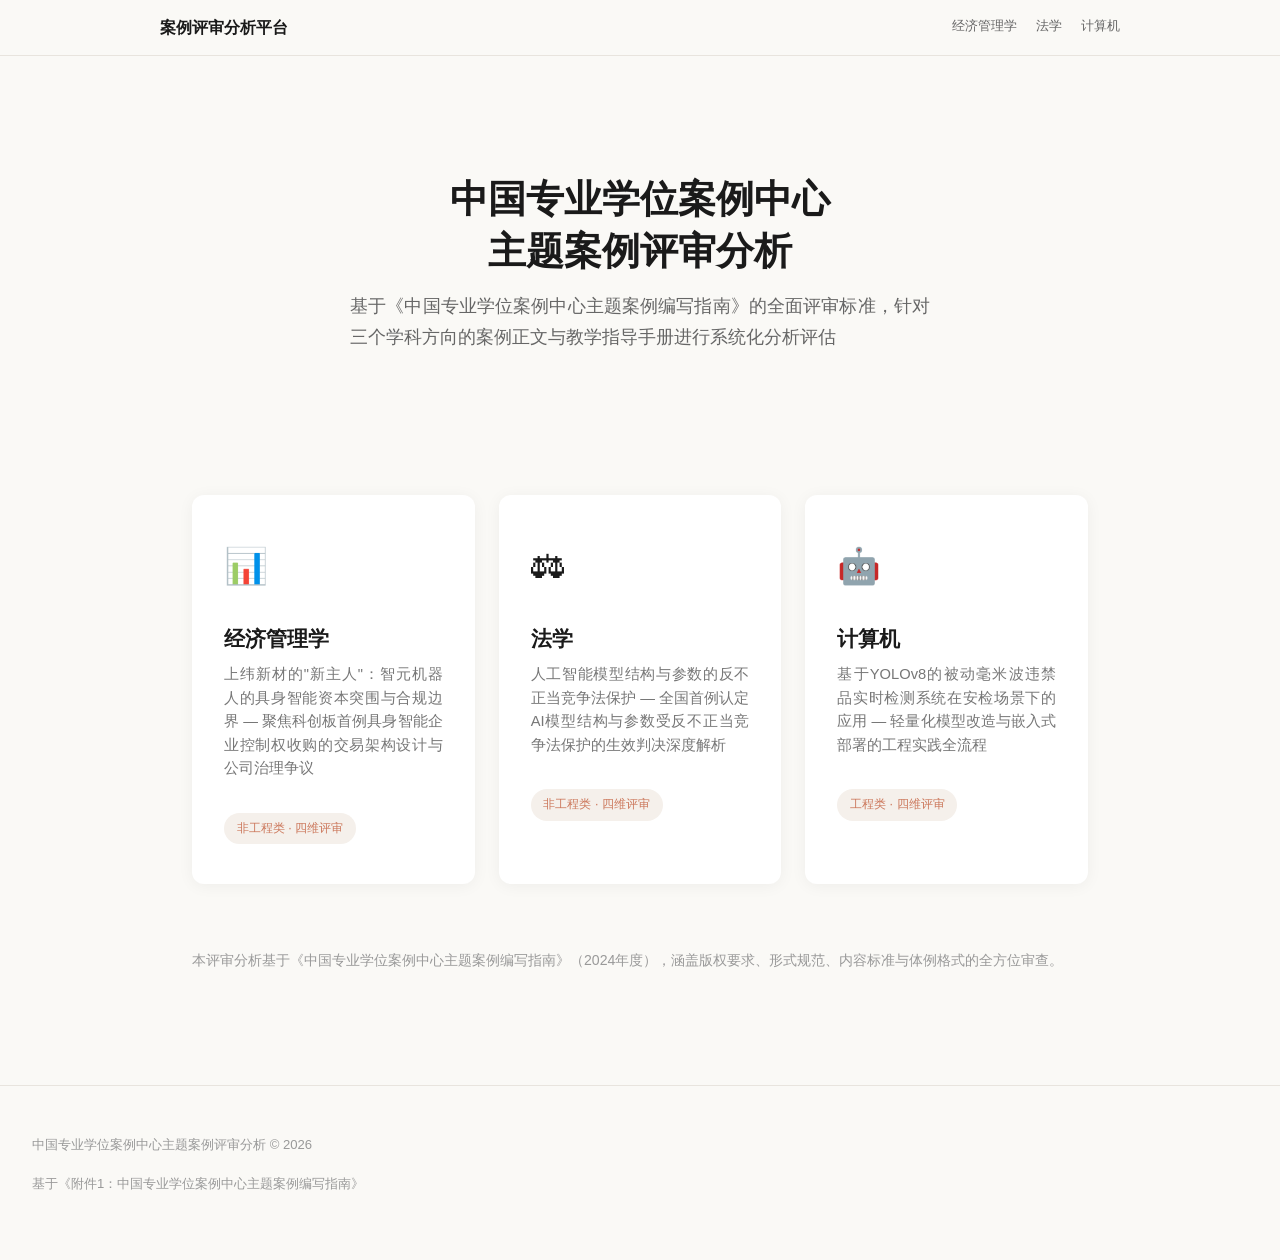
==== index.html @ 0f51e449 "feat: case review analysis website with PDF downloads" ====
<!DOCTYPE html>
<html lang="zh-CN">
<head>
  <meta charset="UTF-8">
  <meta name="viewport" content="width=device-width, initial-scale=1.0">
  <title>中国专业学位案例中心 - 主题案例评审分析</title>
  <link rel="stylesheet" href="assets/style.css">
</head>
<body>
  <nav class="navbar">
    <div class="nav-inner">
      <span class="brand">案例评审分析平台</span>
      <div class="nav-links">
        <a href="economics.html">经济管理学</a>
        <a href="law.html">法学</a>
        <a href="computer.html">计算机</a>
      </div>
    </div>
  </nav>

  <section class="hero">
    <h1>中国专业学位案例中心<br>主题案例评审分析</h1>
    <p>基于《中国专业学位案例中心主题案例编写指南》的全面评审标准，针对三个学科方向的案例正文与教学指导手册进行系统化分析评估</p>
  </section>

  <div class="discipline-grid">
    <a href="economics.html" class="discipline-card">
      <div class="icon">&#x1F4CA;</div>
      <h3>经济管理学</h3>
      <p>上纬新材的"新主人"：智元机器人的具身智能资本突围与合规边界 — 聚焦科创板首例具身智能企业控制权收购的交易架构设计与公司治理争议</p>
      <span class="tag">非工程类 · 四维评审</span>
    </a>
    <a href="law.html" class="discipline-card">
      <div class="icon">&#x2696;</div>
      <h3>法学</h3>
      <p>人工智能模型结构与参数的反不正当竞争法保护 — 全国首例认定AI模型结构与参数受反不正当竞争法保护的生效判决深度解析</p>
      <span class="tag">非工程类 · 四维评审</span>
    </a>
    <a href="computer.html" class="discipline-card">
      <div class="icon">&#x1F916;</div>
      <h3>计算机</h3>
      <p>基于YOLOv8的被动毫米波违禁品实时检测系统在安检场景下的应用 — 轻量化模型改造与嵌入式部署的工程实践全流程</p>
      <span class="tag">工程类 · 四维评审</span>
    </a>
  </div>

  <div class="container" style="text-align:center; padding-bottom: 3rem;">
    <p style="color:#999; font-size:0.88rem;">本评审分析基于《中国专业学位案例中心主题案例编写指南》（2024年度），涵盖版权要求、形式规范、内容标准与体例格式的全方位审查。</p>
  </div>

  <footer class="footer">
    <p>中国专业学位案例中心主题案例评审分析 &copy; 2026</p>
    <p style="margin-top:0.5rem;">基于《附件1：中国专业学位案例中心主题案例编写指南》</p>
  </footer>
</body>
</html>
---- assets/style.css ----
/* ===== Reset & Base ===== */
*, *::before, *::after { box-sizing: border-box; margin: 0; padding: 0; }
html { scroll-behavior: smooth; font-size: 16px; }
body {
  font-family: 'Inter', -apple-system, 'Segoe UI', 'PingFang SC', 'Microsoft YaHei', 'Noto Sans SC', sans-serif;
  background: #FAF9F6; color: #1A1A1A; line-height: 1.75;
  -webkit-font-smoothing: antialiased;
}
h1, h2, h3, h4, h5 {
  font-family: 'Georgia', 'Noto Serif SC', 'Source Han Serif SC', 'SimSun', serif;
  font-weight: 600; line-height: 1.35; color: #1A1A1A;
}
h1 { font-size: 2rem; margin-bottom: 1rem; }
h2 { font-size: 1.6rem; margin: 2.5rem 0 1rem; padding-bottom: 0.5rem; border-bottom: 2px solid #E8E4DE; }
h3 { font-size: 1.25rem; margin: 1.8rem 0 0.8rem; color: #333; }
h4 { font-size: 1.1rem; margin: 1.2rem 0 0.6rem; color: #444; }
p { margin-bottom: 1rem; text-align: justify; }
a { color: #CC785C; text-decoration: none; transition: color 0.2s; }
a:hover { color: #B5654A; }

/* ===== Layout ===== */
.container { max-width: 960px; margin: 0 auto; padding: 0 2rem; }
.section { padding: 3rem 0; }
.section:first-of-type { padding-top: 5rem; }

/* ===== Navbar ===== */
.navbar {
  position: fixed; top: 0; left: 0; right: 0; z-index: 100;
  background: rgba(250,249,246,0.92); backdrop-filter: blur(12px);
  border-bottom: 1px solid #E8E4DE;
  padding: 0 2rem; height: 56px; display: flex; align-items: center;
}
.navbar .nav-inner {
  max-width: 960px; margin: 0 auto; width: 100%;
  display: flex; align-items: center; justify-content: space-between;
}
.navbar .brand { font-family: 'Georgia', serif; font-size: 1rem; font-weight: 600; color: #1A1A1A; white-space: nowrap; }
.navbar .nav-links { display: flex; gap: 1.2rem; flex-wrap: wrap; justify-content: flex-end; }
.navbar .nav-links a {
  font-size: 0.82rem; color: #666; padding: 4px 0;
  border-bottom: 2px solid transparent; transition: all 0.2s;
}
.navbar .nav-links a:hover, .navbar .nav-links a.active {
  color: #CC785C; border-bottom-color: #CC785C;
}

/* ===== Cards ===== */
.card {
  background: #fff; border-radius: 10px; padding: 2rem;
  box-shadow: 0 2px 12px rgba(0,0,0,0.05);
  margin-bottom: 1.5rem; transition: box-shadow 0.25s;
}
.card:hover { box-shadow: 0 4px 20px rgba(0,0,0,0.08); }

/* ===== Index Page ===== */
.hero {
  min-height: 55vh; display: flex; flex-direction: column;
  justify-content: center; align-items: center; text-align: center;
  padding: 8rem 2rem 4rem;
}
.hero h1 { font-size: 2.4rem; margin-bottom: 0.8rem; max-width: 700px; }
.hero p { font-size: 1.1rem; color: #666; max-width: 580px; margin-bottom: 2rem; }
.discipline-grid {
  display: grid; grid-template-columns: repeat(auto-fit, minmax(280px, 1fr));
  gap: 1.5rem; max-width: 960px; margin: 0 auto; padding: 0 2rem 4rem;
}
.discipline-card {
  background: #fff; border-radius: 12px; padding: 2.5rem 2rem;
  box-shadow: 0 2px 16px rgba(0,0,0,0.05);
  transition: transform 0.25s, box-shadow 0.25s; cursor: pointer;
  text-decoration: none; color: inherit; display: block;
}
.discipline-card:hover { transform: translateY(-4px); box-shadow: 0 8px 30px rgba(0,0,0,0.08); }
.discipline-card .icon { font-size: 2.2rem; margin-bottom: 1rem; }
.discipline-card h3 { font-size: 1.3rem; margin-bottom: 0.6rem; color: #1A1A1A; }
.discipline-card p { font-size: 0.92rem; color: #777; line-height: 1.6; }
.discipline-card .tag {
  display: inline-block; margin-top: 1rem; padding: 0.3rem 0.8rem;
  background: #F5F0EB; border-radius: 20px; font-size: 0.78rem; color: #CC785C;
}

/* ===== Buttons ===== */
.btn {
  display: inline-flex; align-items: center; gap: 0.4rem;
  padding: 0.6rem 1.4rem; border-radius: 8px; font-size: 0.9rem;
  font-weight: 500; cursor: pointer; border: none; transition: all 0.2s;
}
.btn-primary { background: #CC785C; color: #fff; }
.btn-primary:hover { background: #B5654A; }
.btn-outline {
  background: transparent; color: #CC785C;
  border: 1.5px solid #CC785C;
}
.btn-outline:hover { background: #CC785C; color: #fff; }
.download-btns {
  position: fixed; bottom: 2rem; right: 2rem; z-index: 99;
  display: flex; flex-direction: column; gap: 0.5rem;
}
.download-btns .btn {
  box-shadow: 0 4px 16px rgba(204,120,92,0.25);
  text-decoration: none; justify-content: center; font-size: 0.82rem;
}
.download-btns .btn-primary { background: #CC785C; color: #fff; }
.download-btns .btn-outline {
  background: rgba(250,249,246,0.95); color: #CC785C;
  border: 1.5px solid #CC785C; backdrop-filter: blur(8px);
}
.download-btns .btn-outline:hover { background: #CC785C; color: #fff; }

/* ===== Checklist ===== */
.checklist { list-style: none; padding: 0; }
.checklist li {
  padding: 0.7rem 1rem; border-radius: 8px; margin-bottom: 0.5rem;
  display: flex; align-items: flex-start; gap: 0.6rem; font-size: 0.92rem;
}
.checklist li.required { background: #FFF8F5; }
.checklist li.optional { background: #F5F8F5; }
.checklist .badge {
  display: inline-block; padding: 0.15rem 0.5rem; border-radius: 4px;
  font-size: 0.72rem; font-weight: 600; white-space: nowrap;
}
.badge-must { background: #CC785C; color: #fff; }
.badge-rec { background: #7BA68C; color: #fff; }
.badge-pass { background: #E8F5E9; color: #2E7D32; }
.badge-fail { background: #FFEBEE; color: #C62828; }

/* ===== Error Cards ===== */
.error-grid { display: grid; grid-template-columns: 1fr 1fr; gap: 1rem; margin: 1rem 0; }
.error-card {
  padding: 1.2rem; border-radius: 10px; font-size: 0.88rem; line-height: 1.6;
}
.error-card.bad { background: #FFF0EE; border-left: 4px solid #E57373; }
.error-card.good { background: #F0F7F0; border-left: 4px solid #81C784; }
.error-card .label { font-weight: 600; margin-bottom: 0.4rem; font-size: 0.82rem; }

/* ===== Tables ===== */
table {
  width: 100%; border-collapse: collapse; margin: 1rem 0;
  font-size: 0.88rem; background: #fff; border-radius: 8px; overflow: hidden;
  box-shadow: 0 1px 6px rgba(0,0,0,0.04);
}
th, td { padding: 0.7rem 1rem; text-align: left; border-bottom: 1px solid #EEE; }
th { background: #F9F6F1; font-weight: 600; color: #555; font-size: 0.82rem; }
tr:last-child td { border-bottom: none; }

/* ===== Radar / Chart Container ===== */
.chart-container { max-width: 600px; margin: 2rem auto; }
canvas { max-width: 100%; }

/* ===== Code Block ===== */
.code-block {
  background: #2D2D2D; color: #F8F8F2; padding: 1.5rem; border-radius: 10px;
  font-family: 'Fira Code', 'Consolas', monospace; font-size: 0.82rem;
  line-height: 1.6; overflow-x: auto; white-space: pre-wrap; word-break: break-all;
}

/* ===== Case Text ===== */
.case-text {
  background: #fff; padding: 2.5rem; border-radius: 12px;
  box-shadow: 0 2px 12px rgba(0,0,0,0.04); line-height: 1.85;
}
.case-text h3 { margin-top: 2rem; }
.case-text .footnote {
  font-size: 0.82rem; color: #888; border-top: 1px solid #E8E4DE;
  margin-top: 2rem; padding-top: 1rem;
}
.case-text sup { color: #CC785C; cursor: help; }

/* ===== Score Table ===== */
.score-row { display: flex; align-items: center; gap: 1rem; padding: 0.6rem 0; border-bottom: 1px solid #F0ECE6; }
.score-row:last-child { border-bottom: none; }
.score-dim { flex: 0 0 160px; font-weight: 600; font-size: 0.9rem; }
.score-bar-bg { flex: 1; height: 10px; background: #EEE; border-radius: 5px; overflow: hidden; }
.score-bar { height: 100%; border-radius: 5px; transition: width 0.6s ease; }
.score-val { flex: 0 0 60px; text-align: right; font-size: 0.88rem; font-weight: 600; }
.score-weight { flex: 0 0 60px; text-align: right; font-size: 0.82rem; color: #999; }

/* ===== Footer ===== */
.footer {
  text-align: center; padding: 3rem 2rem; color: #999; font-size: 0.82rem;
  border-top: 1px solid #E8E4DE; margin-top: 3rem;
}

/* ===== Print Styles ===== */
@media print {
  .navbar, .download-btns, .footer { display: none !important; }
  body { background: #fff; font-size: 11pt; }
  .section { padding: 1rem 0; page-break-inside: avoid; }
  .card, .case-text { box-shadow: none; border: 1px solid #ddd; }
  .chart-container { page-break-inside: avoid; }
  h2 { page-break-after: avoid; }
  .container { max-width: 100%; padding: 0 1cm; }
}

/* ===== Responsive ===== */
@media (max-width: 768px) {
  .hero h1 { font-size: 1.8rem; }
  .error-grid { grid-template-columns: 1fr; }
  .navbar .nav-links { gap: 0.6rem; }
  .navbar .nav-links a { font-size: 0.75rem; }
  .score-row { flex-wrap: wrap; }
  .score-dim { flex: 0 0 100%; }
}
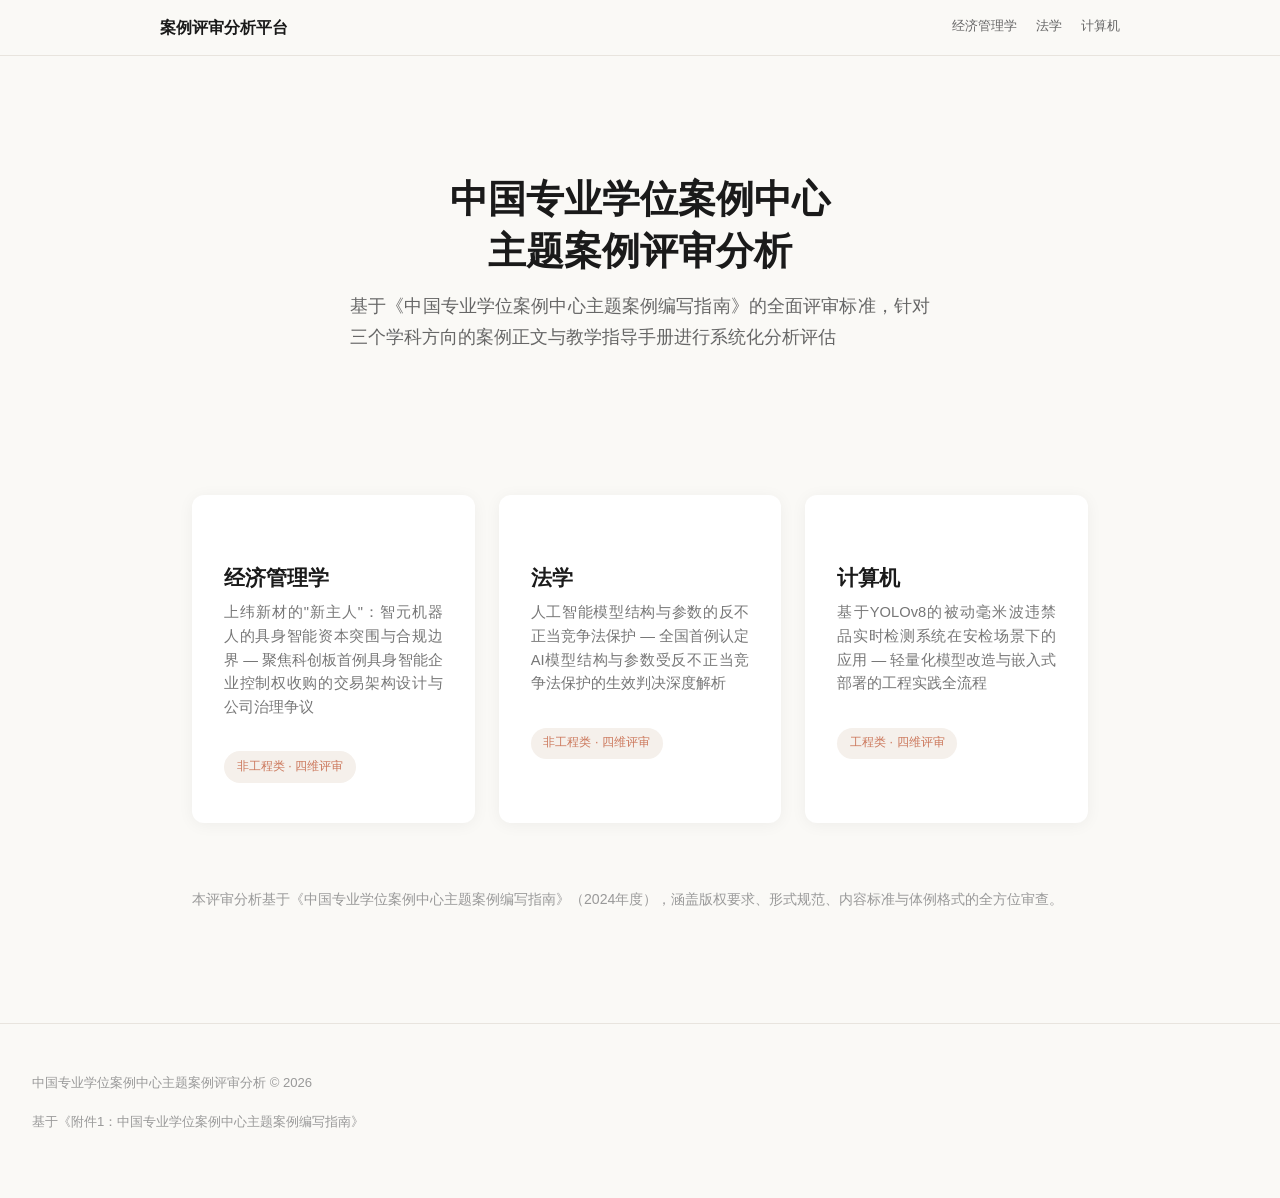
==== commit c308810e: "Remove icon divs from discipline cards" ====
--- a/index.html
+++ b/index.html
@@ -25,19 +25,19 @@
 
   <div class="discipline-grid">
     <a href="economics.html" class="discipline-card">
-      <div class="icon">&#x1F4CA;</div>
+      
       <h3>经济管理学</h3>
       <p>上纬新材的"新主人"：智元机器人的具身智能资本突围与合规边界 — 聚焦科创板首例具身智能企业控制权收购的交易架构设计与公司治理争议</p>
       <span class="tag">非工程类 · 四维评审</span>
     </a>
     <a href="law.html" class="discipline-card">
-      <div class="icon">&#x2696;</div>
+      
       <h3>法学</h3>
       <p>人工智能模型结构与参数的反不正当竞争法保护 — 全国首例认定AI模型结构与参数受反不正当竞争法保护的生效判决深度解析</p>
       <span class="tag">非工程类 · 四维评审</span>
     </a>
     <a href="computer.html" class="discipline-card">
-      <div class="icon">&#x1F916;</div>
+      
       <h3>计算机</h3>
       <p>基于YOLOv8的被动毫米波违禁品实时检测系统在安检场景下的应用 — 轻量化模型改造与嵌入式部署的工程实践全流程</p>
       <span class="tag">工程类 · 四维评审</span>
